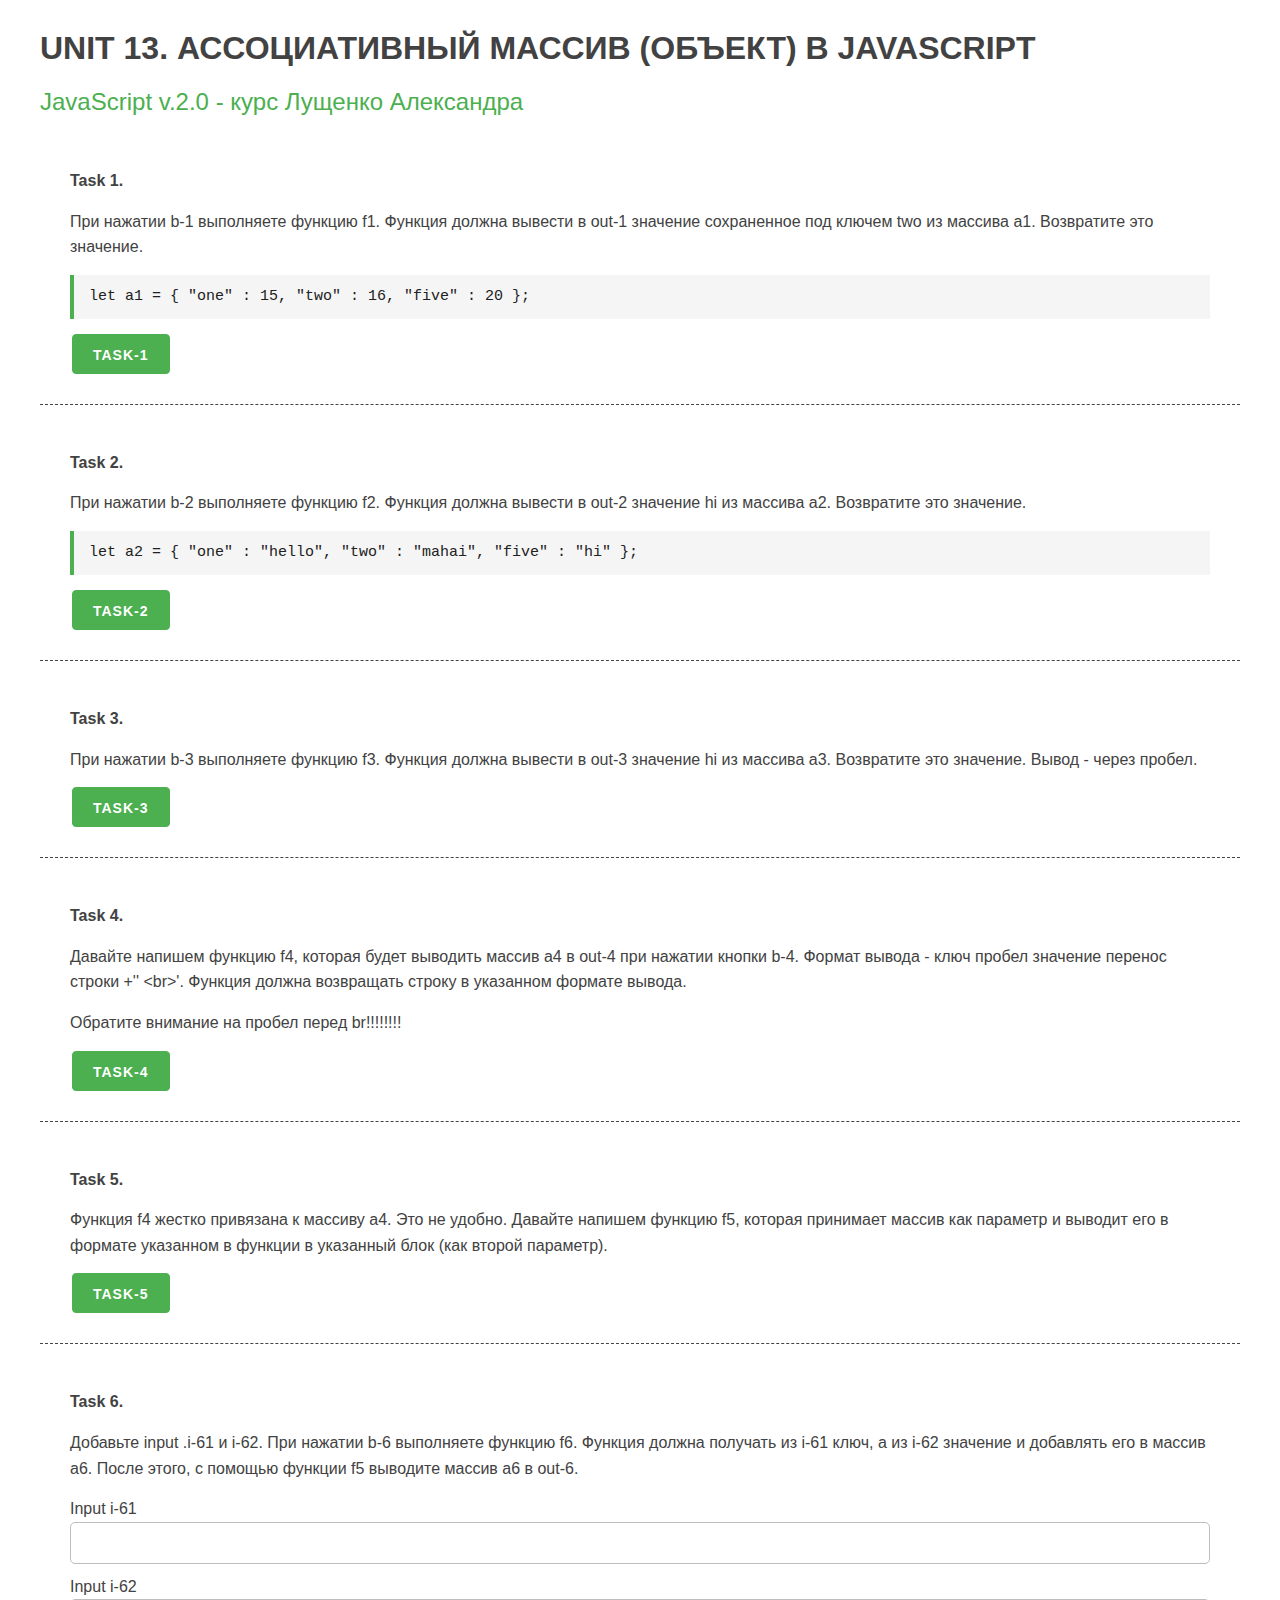
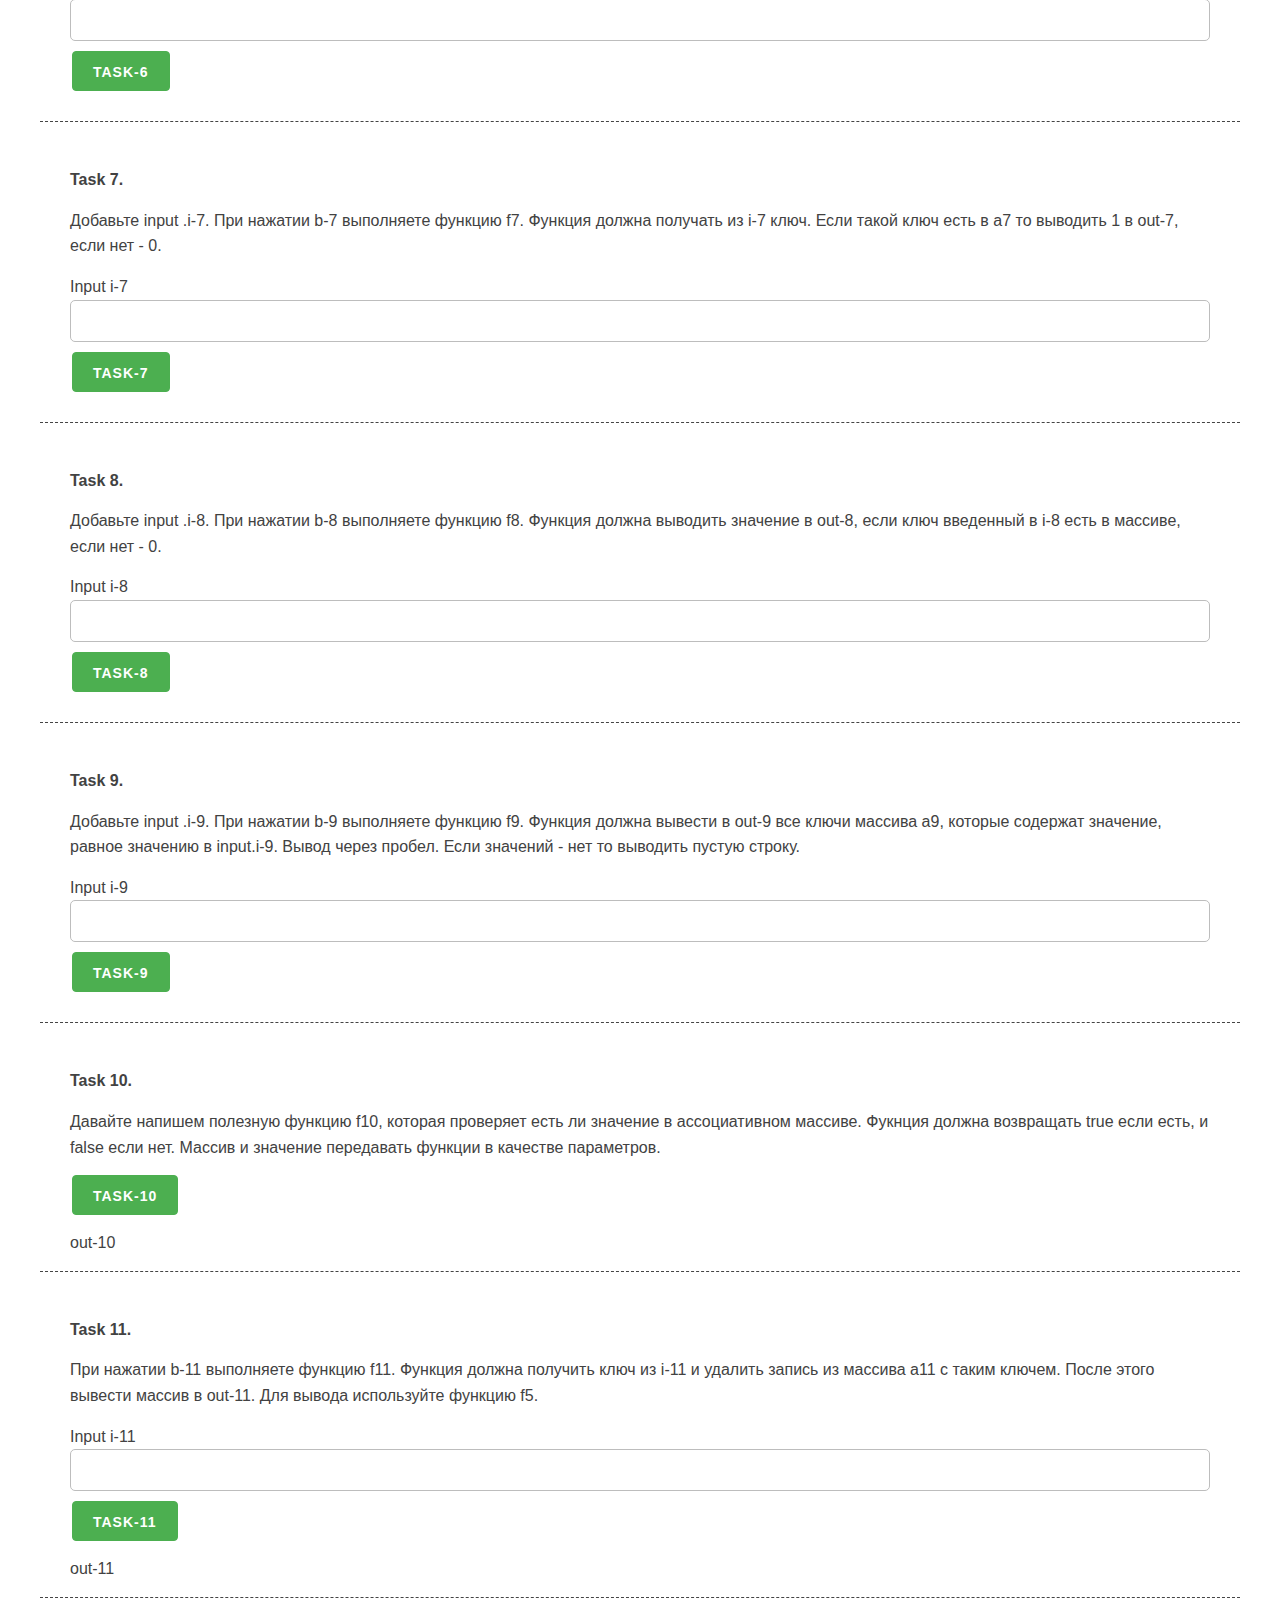
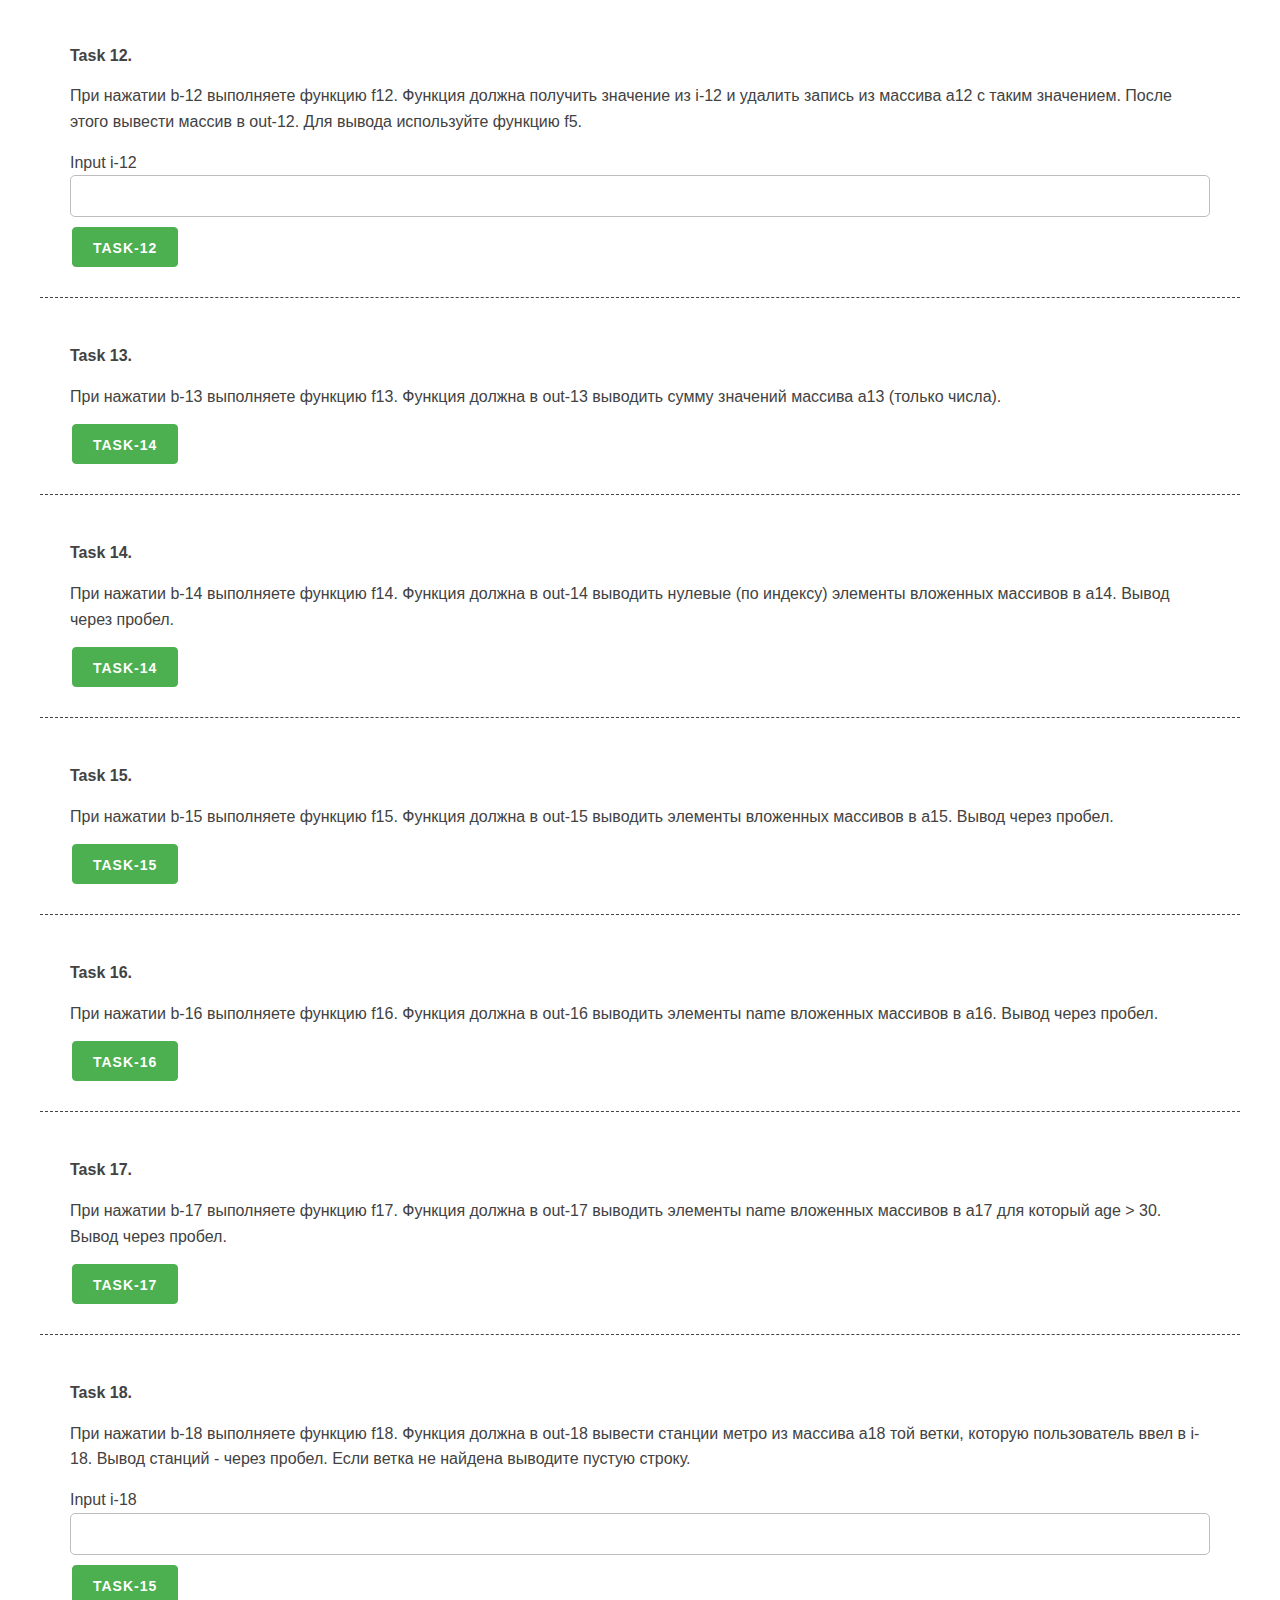
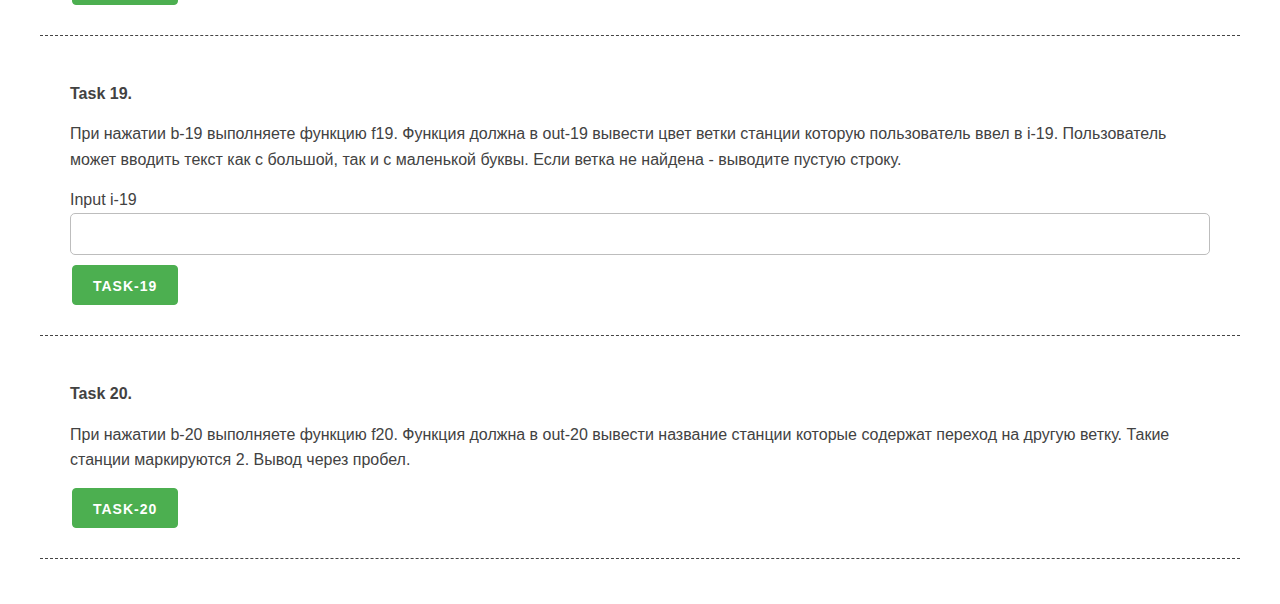
==== dz_13_blank/unit_13/unit_13.html @ b2fd7f69 "commit" ====
<!DOCTYPE html>
<html lang="en">

<head>
    <meta charset="UTF-8">
    <meta name="viewport" content="width=device-width, initial-scale=1.0">
    <meta http-equiv="X-UA-Compatible" content="ie=edge">
    <link rel="stylesheet" href="css/mustard-ui.min.css">
    <link rel="stylesheet" href="css/style.css">
    <title>Unit 13</title>
</head>

<body>
    <div class="container">
        <h1>UNIT 13. АССОЦИАТИВНЫЙ МАССИВ (ОБЪЕКТ) В JAVASCRIPT</h1>
        <h2><a href="https://itgid.info/course/javascript-2" target="_blank">JavaScript v.2.0 - курс Лущенко
                Александра</a></h2>

        <section>
            <p><b>Task 1.</b></p>
            <p>При нажатии b-1 выполняете функцию f1. Функция должна вывести в out-1 значение сохраненное под ключем two
                из массива a1. Возвратите это значение.</p>
            <pre>
let a1 = {
"one" : 15,
"two" : 16,
"five" : 20
};
</pre>
            <button class="button-primary b-1">Task-1</button>
            <div class="out-1"></div>
        </section>

        <section>
            <p><b>Task 2.</b></p>
            <p>При нажатии b-2 выполняете функцию f2. Функция должна вывести в out-2 значение hi из массива a2.
                Возвратите это значение.</p>
            <pre>
    let a2 = {
"one" : "hello",
"two" : "mahai",
"five" : "hi"
};
</pre>
            <button class="button-primary b-2">Task-2</button>
            <div class="out-2"></div>
        </section>

        <section>
            <p><b>Task 3.</b></p>
            <p>При нажатии b-3 выполняете функцию f3. Функция должна вывести в out-3 значение hi из массива a3.
                Возвратите это значение. Вывод - через пробел.</p>
            <button class="button-primary b-3">Task-3</button>
            <div class="out-3"></div>
        </section>

        <section>
            <p><b>Task 4.</b></p>
            <p>Давайте напишем функцию f4, которая будет выводить массив a4 в out-4 при нажатии кнопки b-4. Формат
                вывода - ключ пробел значение перенос строки +'&#x27; &#x3C;br&#x3E;'. Функция должна возвращать строку
                в указанном формате вывода.</p>
            <p> Обратите внимание на пробел перед br!!!!!!!!</p>
            <button class="button-primary b-4">Task-4</button>
            <div class="out-4"></div>
        </section>

        <section>
            <p><b>Task 5.</b></p>
            <p>Функция f4 жестко привязана к массиву a4. Это не удобно. Давайте напишем функцию f5, которая принимает
                массив как параметр и выводит его в формате указанном в функции в указанный блок (как второй параметр).
            </p>
            <button class="button-primary b-5">Task-5</button>
            <div class="out-5"></div>
        </section>

        <section>
            <p><b>Task 6.</b></p>
            <p> Добавьте input .i-61 и i-62. При нажатии b-6 выполняете функцию f6. Функция должна получать из i-61
                ключ, а из i-62 значение и добавлять его в массив a6. После этого, с помощью функции f5 выводите массив
                a6 в out-6.</p>
            <div class="form-control">Input i-61 <input type="text" class="i-61"></div>
            <div class="form-control">Input i-62 <input type="text" class="i-62"></div>
            <button class="button-primary b-6">Task-6</button>
            <div class="out-6"></div>
        </section>

        <section>
            <p><b>Task 7.</b></p>
            <p> Добавьте input .i-7. При нажатии b-7 выполняете функцию f7. Функция должна получать из i-7 ключ. Если
                такой ключ есть в a7 то выводить 1 в out-7, если нет - 0.</p>
            <div class="form-control">Input i-7 <input type="text" class="i-7"></div>
            <button class="button-primary b-7">Task-7</button>
            <div class="out-7"></div>
        </section>

        <section>
            <p><b>Task 8.</b></p>
            <p>Добавьте input .i-8. При нажатии b-8 выполняете функцию f8. Функция должна выводить значение в out-8,
                если ключ введенный в i-8 есть в массиве, если нет - 0.</p>
            <div class="form-control">Input i-8 <input type="text" class="i-8"></div>
            <button class="button-primary b-8">Task-8</button>
            <div class="out-8"></div>
        </section>

        <section>
            <p><b>Task 9.</b></p>
            <p>Добавьте input .i-9. При нажатии b-9 выполняете функцию f9. Функция должна вывести в out-9 все ключи
                массива a9, которые содержат значение, равное значению в input.i-9. Вывод через пробел. Если значений -
                нет то выводить пустую строку. </p>
            <div class="form-control">Input i-9 <input type="text" class="i-9"></div>
            <button class="button-primary b-9">Task-9</button>
            <div class="out-9"></div>
        </section>

        <section>
            <p><b>Task 10.</b></p>
            <p>Давайте напишем полезную функцию f10, которая проверяет есть ли значение в ассоциативном массиве. Фукнция
                должна возвращать true если есть, и false если нет. Массив и значение передавать функции в качестве
                параметров.</p>
            <button class="button-primary b-10">Task-10</button>
            <div class="out-10">out-10</div>
        </section>

        <section>
            <p><b>Task 11.</b></p>
            <p>При нажатии b-11 выполняете функцию f11. Функция должна получить ключ из i-11 и удалить запись из массива
                a11 с таким ключем. После этого вывести массив в out-11. Для вывода используйте функцию f5.</p>
            <div class="form-control">Input i-11 <input type="text" class="i-11"></div>
            <button class="button-primary b-11">Task-11</button>
            <div class="out-11">out-11</div>
        </section>

        <section>
            <p><b>Task 12.</b></p>
            <p> При нажатии b-12 выполняете функцию f12. Функция должна получить значение из i-12 и удалить запись из
                массива a12 с таким значением. После этого вывести массив в out-12. Для вывода используйте функцию f5.
            </p>
            <div class="form-control">Input i-12 <input type="text" class="i-12"></div>

            <button class="button-primary b-12">Task-12</button>
            <div class="out-12"></div>
        </section>

        <section>
            <p><b>Task 13.</b></p>
            <p> При нажатии b-13 выполняете функцию f13. Функция должна в out-13 выводить сумму значений массива a13
                (только числа).</p>
            <button class="button-primary b-13">Task-14</button>
            <div class="out-13"></div>
        </section>

        <section>
            <p><b>Task 14.</b></p>
            <p>При нажатии b-14 выполняете функцию f14. Функция должна в out-14 выводить нулевые (по индексу) элементы
                вложенных массивов в a14. Вывод через пробел.</p>
            <button class="button-primary b-14">Task-14</button>
            <div class="out-14"></div>
        </section>

        <section>
            <p><b>Task 15.</b></p>
            <p>При нажатии b-15 выполняете функцию f15. Функция должна в out-15 выводить элементы вложенных массивов в
                a15. Вывод через пробел.</p>
            <button class="button-primary b-15">Task-15</button>
            <div class="out-15"></div>
        </section>

        <section>
            <p><b>Task 16.</b></p>
            <p>При нажатии b-16 выполняете функцию f16. Функция должна в out-16 выводить элементы name вложенных
                массивов в a16. Вывод через пробел.</p>
            <button class="button-primary b-16">Task-16</button>
            <div class="out-16"></div>
        </section>

        <section>
            <p><b>Task 17.</b></p>
            <p> При нажатии b-17 выполняете функцию f17. Функция должна в out-17 выводить элементы name вложенных
                массивов в a17 для который age > 30. Вывод через пробел.</p>
            <button class="button-primary b-17">Task-17</button>
            <div class="out-17"></div>
        </section>

        <section>
            <p><b>Task 18.</b></p>
            <p>При нажатии b-18 выполняете функцию f18. Функция должна в out-18 вывести станции метро из массива a18 той
                ветки, которую пользователь ввел в i-18. Вывод станций - через пробел. Если ветка не найдена выводите
                пустую строку.</p>
            <div class="form-control">Input i-18 <input type="text" class="i-18"></div>
            <button class="button-primary b-18">Task-15</button>
            <div class="out-18"></div>
        </section>

        <section>
            <p><b>Task 19.</b></p>
            <p> При нажатии b-19 выполняете функцию f19. Функция должна в out-19 вывести цвет ветки станции которую
                пользователь ввел в i-19. Пользователь может вводить текст как с большой, так и с маленькой буквы. Если
                ветка не найдена - выводите пустую строку.</p>
            <div class="form-control">Input i-19 <input type="text" class="i-19"></div>
            <button class="button-primary b-19">Task-19</button>
            <div class="out-19"></div>
        </section>

        <section>
            <p><b>Task 20.</b></p>
            <p>При нажатии b-20 выполняете функцию f20. Функция должна в out-20 вывести название станции которые
                содержат переход на другую ветку. Такие станции маркируются 2. Вывод через пробел.</p>
            <button class="button-primary b-20">Task-20</button>
            <div class="out-20"></div>
        </section>

    </div>

    <script src="unit_13.js"></script>
</body>

</html>
---- dz_13_blank/unit_13/css/mustard-ui.min.css ----
/*!
Mustard UI v0.0.5
MIT License
https://mustard-ui.com
*/*{margin:0;padding:0}html{box-sizing:border-box}*,*::after,*::before{box-sizing:inherit}body{display:flex;flex-direction:column;min-height:100vh;background-color:#fff}main{flex:1}.float-left{float:left}.float-right{float:right}.clear-fix::before,.clear-fix::after{content:"";display:table}.clear-fix::after{clear:both}.align-left{text-align:left}.align-center{text-align:center}.align-right{text-align:right}.container{max-width:1200px;margin-left:auto;margin-right:auto;padding:30px 0}.container-small{max-width:768px}.container-large{max-width:1440px}.display-flex{display:flex;justify-content:space-around}.display-none{display:none}.display-sm-up{display:none}@media (min-width: 425px){.display-sm-up{display:initial}}.display-md-up{display:none}@media (min-width: 768px){.display-md-up{display:initial}}.display-lg-up{display:none}@media (min-width: 1024px){.display-lg-up{display:initial}}.display-xlg-up{display:none}@media (min-width: 1440px){.display-xlg-up{display:initial}}.display-sm-down{display:none}@media (max-width: 424px){.display-sm-down{display:initial}}.display-md-down{display:none}@media (max-width: 767px){.display-md-down{display:initial}}.display-lg-down{display:none}@media (max-width: 1023px){.display-lg-down{display:initial}}.display-xlg-down{display:none}@media (max-width: 1439px){.display-xlg-down{display:initial}}.display-sm-to-md{display:none}@media (min-width: 425px) and (max-width: 767px){.display-sm-to-md{display:initial}}.display-sm-to-lg{display:none}@media (min-width: 425px) and (max-width: 1023px){.display-sm-to-lg{display:initial}}.display-sm-to-xlg{display:none}@media (min-width: 425px) and (max-width: 1439px){.display-sm-to-xlg{display:initial}}.display-md-to-lg{display:none}@media (min-width: 768px) and (max-width: 1023px){.display-md-to-lg{display:initial}}.display-md-to-xlg{display:none}@media (min-width: 768px) and (max-width: 1439px){.display-md-to-xlg{display:initial}}.display-lg-to-xlg{display:none}@media (min-width: 1024px) and (max-width: 1439px){.display-lg-to-xlg{display:initial}}.row{display:flex;flex-direction:row;flex-wrap:wrap;margin-top:15px;margin-bottom:15px}.row.row-reverse{flex-direction:row-reverse}.row .col{flex-grow:1;flex-basis:100%;max-width:100%;padding:5px 5px}.row .col.col-reverse{flex-direction:column-reverse}.row .col-xs-1{flex-basis:8.33333%;max-width:8.33333%}.row .col-xs-2{flex-basis:16.66667%;max-width:16.66667%}.row .col-xs-3{flex-basis:25%;max-width:25%}.row .col-xs-4{flex-basis:33.33333%;max-width:33.33333%}.row .col-xs-5{flex-basis:41.66667%;max-width:41.66667%}.row .col-xs-6{flex-basis:50%;max-width:50%}.row .col-xs-7{flex-basis:58.33333%;max-width:58.33333%}.row .col-xs-8{flex-basis:66.66667%;max-width:66.66667%}.row .col-xs-9{flex-basis:75%;max-width:75%}.row .col-xs-10{flex-basis:83.33333%;max-width:83.33333%}.row .col-xs-11{flex-basis:91.66667%;max-width:91.66667%}.row .col-xs-12{flex-basis:100%;max-width:100%}.row .col-xs-offset-1{margin-left:8.33333%}.row .col-xs-offset-2{margin-left:16.66667%}.row .col-xs-offset-3{margin-left:25%}.row .col-xs-offset-4{margin-left:33.33333%}.row .col-xs-offset-5{margin-left:41.66667%}.row .col-xs-offset-6{margin-left:50%}.row .col-xs-offset-7{margin-left:58.33333%}.row .col-xs-offset-8{margin-left:66.66667%}.row .col-xs-offset-9{margin-left:75%}.row .col-xs-offset-10{margin-left:83.33333%}.row .col-xs-offset-11{margin-left:91.66667%}.row .col-xs-offset-12{margin-left:100%}@media (min-width: 425px){.row .col-sm-1{flex-basis:8.33333%;max-width:8.33333%}.row .col-sm-2{flex-basis:16.66667%;max-width:16.66667%}.row .col-sm-3{flex-basis:25%;max-width:25%}.row .col-sm-4{flex-basis:33.33333%;max-width:33.33333%}.row .col-sm-5{flex-basis:41.66667%;max-width:41.66667%}.row .col-sm-6{flex-basis:50%;max-width:50%}.row .col-sm-7{flex-basis:58.33333%;max-width:58.33333%}.row .col-sm-8{flex-basis:66.66667%;max-width:66.66667%}.row .col-sm-9{flex-basis:75%;max-width:75%}.row .col-sm-10{flex-basis:83.33333%;max-width:83.33333%}.row .col-sm-11{flex-basis:91.66667%;max-width:91.66667%}.row .col-sm-12{flex-basis:100%;max-width:100%}.row .col-sm-offset-1{margin-left:8.33333%}.row .col-sm-offset-2{margin-left:16.66667%}.row .col-sm-offset-3{margin-left:25%}.row .col-sm-offset-4{margin-left:33.33333%}.row .col-sm-offset-5{margin-left:41.66667%}.row .col-sm-offset-6{margin-left:50%}.row .col-sm-offset-7{margin-left:58.33333%}.row .col-sm-offset-8{margin-left:66.66667%}.row .col-sm-offset-9{margin-left:75%}.row .col-sm-offset-10{margin-left:83.33333%}.row .col-sm-offset-11{margin-left:91.66667%}.row .col-sm-offset-12{margin-left:100%}}@media (min-width: 768px){.row .col-md-1{flex-basis:8.33333%;max-width:8.33333%}.row .col-md-2{flex-basis:16.66667%;max-width:16.66667%}.row .col-md-3{flex-basis:25%;max-width:25%}.row .col-md-4{flex-basis:33.33333%;max-width:33.33333%}.row .col-md-5{flex-basis:41.66667%;max-width:41.66667%}.row .col-md-6{flex-basis:50%;max-width:50%}.row .col-md-7{flex-basis:58.33333%;max-width:58.33333%}.row .col-md-8{flex-basis:66.66667%;max-width:66.66667%}.row .col-md-9{flex-basis:75%;max-width:75%}.row .col-md-10{flex-basis:83.33333%;max-width:83.33333%}.row .col-md-11{flex-basis:91.66667%;max-width:91.66667%}.row .col-md-12{flex-basis:100%;max-width:100%}.row .col-md-offset-1{margin-left:8.33333%}.row .col-md-offset-2{margin-left:16.66667%}.row .col-md-offset-3{margin-left:25%}.row .col-md-offset-4{margin-left:33.33333%}.row .col-md-offset-5{margin-left:41.66667%}.row .col-md-offset-6{margin-left:50%}.row .col-md-offset-7{margin-left:58.33333%}.row .col-md-offset-8{margin-left:66.66667%}.row .col-md-offset-9{margin-left:75%}.row .col-md-offset-10{margin-left:83.33333%}.row .col-md-offset-11{margin-left:91.66667%}.row .col-md-offset-12{margin-left:100%}}@media (min-width: 1024px){.row .col-lg-1{flex-basis:8.33333%;max-width:8.33333%}.row .col-lg-2{flex-basis:16.66667%;max-width:16.66667%}.row .col-lg-3{flex-basis:25%;max-width:25%}.row .col-lg-4{flex-basis:33.33333%;max-width:33.33333%}.row .col-lg-5{flex-basis:41.66667%;max-width:41.66667%}.row .col-lg-6{flex-basis:50%;max-width:50%}.row .col-lg-7{flex-basis:58.33333%;max-width:58.33333%}.row .col-lg-8{flex-basis:66.66667%;max-width:66.66667%}.row .col-lg-9{flex-basis:75%;max-width:75%}.row .col-lg-10{flex-basis:83.33333%;max-width:83.33333%}.row .col-lg-11{flex-basis:91.66667%;max-width:91.66667%}.row .col-lg-12{flex-basis:100%;max-width:100%}.row .col-lg-offset-1{margin-left:8.33333%}.row .col-lg-offset-2{margin-left:16.66667%}.row .col-lg-offset-3{margin-left:25%}.row .col-lg-offset-4{margin-left:33.33333%}.row .col-lg-offset-5{margin-left:41.66667%}.row .col-lg-offset-6{margin-left:50%}.row .col-lg-offset-7{margin-left:58.33333%}.row .col-lg-offset-8{margin-left:66.66667%}.row .col-lg-offset-9{margin-left:75%}.row .col-lg-offset-10{margin-left:83.33333%}.row .col-lg-offset-11{margin-left:91.66667%}.row .col-lg-offset-12{margin-left:100%}}@media (min-width: 1440px){.row .col-xlg-1{flex-basis:8.33333%;max-width:8.33333%}.row .col-xlg-2{flex-basis:16.66667%;max-width:16.66667%}.row .col-xlg-3{flex-basis:25%;max-width:25%}.row .col-xlg-4{flex-basis:33.33333%;max-width:33.33333%}.row .col-xlg-5{flex-basis:41.66667%;max-width:41.66667%}.row .col-xlg-6{flex-basis:50%;max-width:50%}.row .col-xlg-7{flex-basis:58.33333%;max-width:58.33333%}.row .col-xlg-8{flex-basis:66.66667%;max-width:66.66667%}.row .col-xlg-9{flex-basis:75%;max-width:75%}.row .col-xlg-10{flex-basis:83.33333%;max-width:83.33333%}.row .col-xlg-11{flex-basis:91.66667%;max-width:91.66667%}.row .col-xlg-12{flex-basis:100%;max-width:100%}.row .col-xlg-offset-1{margin-left:8.33333%}.row .col-xlg-offset-2{margin-left:16.66667%}.row .col-xlg-offset-3{margin-left:25%}.row .col-xlg-offset-4{margin-left:33.33333%}.row .col-xlg-offset-5{margin-left:41.66667%}.row .col-xlg-offset-6{margin-left:50%}.row .col-xlg-offset-7{margin-left:58.33333%}.row .col-xlg-offset-8{margin-left:66.66667%}.row .col-xlg-offset-9{margin-left:75%}.row .col-xlg-offset-10{margin-left:83.33333%}.row .col-xlg-offset-11{margin-left:91.66667%}.row .col-xlg-offset-12{margin-left:100%}}.section,section{padding:30px}.section :last-child,section :last-child{margin-bottom:0}.section-primary{background:#ffca28}.section-secondary{background:#f5f5f5}.section-tertiary{background:#fff}blockquote{display:block;margin:15px 15px 30px;padding:15px;font-size:18px;font-weight:400;border-left:4px solid #4caf50;background:#fff}blockquote :last-child{margin-bottom:0}.button,button,input[type='button'],input[type='reset'],input[type='submit']{display:inline-block;height:40px;margin:0 2px 15px;padding:0 20px;width:auto;background:none;overflow:visible;-webkit-appearance:none;-moz-appearance:none;appearance:none;transition:all .1s ease-out;font-size:14px;font-weight:600;color:inherit;line-height:40px;letter-spacing:1px;text-decoration:none;text-transform:uppercase;white-space:nowrap;border-radius:4px;border-style:solid;border-width:1px}.button:focus,button:focus,input[type='button']:focus,input[type='reset']:focus,input[type='submit']:focus{outline:none}.button:focus,.button:hover,button:focus,button:hover,input[type='button']:focus,input[type='button']:hover,input[type='reset']:focus,input[type='reset']:hover,input[type='submit']:focus,input[type='submit']:hover{opacity:0.85;cursor:pointer;transform:scale(1.025)}.button:active,button:active,input[type='button']:active,input[type='reset']:active,input[type='submit']:active{opacity:1;transform:scale(1)}.button:disabled,button:disabled,input[type='button']:disabled,input[type='reset']:disabled,input[type='submit']:disabled{opacity:0.5}.button:disabled:hover,button:disabled:hover,input[type='button']:disabled:hover,input[type='reset']:disabled:hover,input[type='submit']:disabled:hover{cursor:not-allowed}.button-primary{background-color:#4caf50;color:#fff;border-color:#4caf50}.button-primary-outlined{background-color:#fff;color:#4caf50;border-color:#4caf50}.button-primary-text{color:#4caf50;border-color:transparent}.button-success{background-color:#4caf50;color:#fff;border-color:#4caf50}.button-success-outlined{background-color:#fff;color:#4caf50;border-color:#4caf50}.button-success-text{color:#4caf50;border-color:transparent}.button-info{background-color:#9e9e9e;color:#fff;border-color:#9e9e9e}.button-info-outlined{background-color:#fff;color:#9e9e9e;border-color:#9e9e9e}.button-info-text{color:#9e9e9e;border-color:transparent}.button-warning{background-color:#ffb300;color:#fff;border-color:#ffb300}.button-warning-outlined{background-color:#fff;color:#ffb300;border-color:#ffb300}.button-warning-text{color:#ffb300;border-color:transparent}.button-danger{background-color:#f44336;color:#fff;border-color:#f44336}.button-danger-outlined{background-color:#fff;color:#f44336;border-color:#f44336}.button-danger-text{color:#f44336;border-color:transparent}.button-round{border-radius:24px}.button-large{height:48px;line-height:48px;padding:0 30px;font-size:16px}.button-small{height:30px;line-height:30px;padding:0 15px;font-size:12px}pre{display:block;margin:15px 0;padding:10px 15px;border-left:4px solid #4caf50;background:#f5f5f5;font-family:Consolas, Monaco, 'Andale Mono', 'Ubuntu Mono', monospace;font-size:15px;color:#212121;white-space:normal;overflow-x:auto}code{background:#f5f5f5;color:#212121;font-family:Monaco, 'Courier New', Courier, monospace;white-space:pre}.form-control{position:relative;margin-bottom:10px}.form-control-group{display:flex;justify-content:flex-start}.form-control-group .form-control{flex:1;padding-right:15px}.form-control-group .form-control:last-of-type{padding-right:0}.form-control-group .form-control.grow-1x{flex-grow:1}.form-control-group .form-control.grow-2x{flex-grow:2}.form-control-group .form-control.grow-3x{flex-grow:3}.validation-error{margin-top:2px;font-size:12px;color:#f44336}label{font-size:14px;font-weight:400}input[type="text"],input[type="password"],select{-webkit-appearance:none;-moz-appearance:none;appearance:none;display:block;width:100%;padding:10px;line-height:20px;font-size:16px;font-weight:inherit;background:#fff;border-radius:5px;border:1px solid #bdbdbd}input[type="text"]::-webkit-input-placeholder,input[type="password"]::-webkit-input-placeholder,select::-webkit-input-placeholder{color:#9e9e9e}input[type="text"]:-ms-input-placeholder,input[type="password"]:-ms-input-placeholder,select:-ms-input-placeholder{color:#9e9e9e}input[type="text"]::-ms-input-placeholder,input[type="password"]::-ms-input-placeholder,select::-ms-input-placeholder{color:#9e9e9e}input[type="text"]::placeholder,input[type="password"]::placeholder,select::placeholder{color:#9e9e9e}input[type="text"]:focus,input[type="password"]:focus,select:focus{outline:none;border-color:#4caf50}input[type="text"].invalid,input[type="password"].invalid,select.invalid{border-color:#f44336}fieldset{margin:15px 0;padding:15px;font-size:14px;border:1px solid #bdbdbd;border-radius:5px}fieldset legend{padding:0 5px}input[type="checkbox"],input[type="radio"]{margin-right:10px}select{background:#fff url('data:image/svg+xml;utf8,<svg xmlns="http://www.w3.org/2000/svg" height="14" viewBox="0 0 29 14" width="29"><path fill="#bdbdbd" d="M9.37727 3.625l5.08154 6.93523L19.54036 3.625"/></svg>') center right no-repeat;padding-right:30px}select:hover{cursor:pointer}select:disabled{opacity:0.5}select:focus{background:#fff url('data:image/svg+xml;utf8,<svg xmlns="http://www.w3.org/2000/svg" height="14" viewBox="0 0 29 14" width="29"><path fill="#4caf50" d="M9.37727 3.625l5.08154 6.93523L19.54036 3.625"/></svg>') center right no-repeat}textarea{-webkit-appearance:none;-moz-appearance:none;appearance:none;display:block;width:100%;padding:10px 15px;min-height:100px;font-size:16px;font-weight:300;line-height:1.4;color:#000;background-color:#fff;border:1px solid #bdbdbd;border-radius:5px}textarea::-webkit-input-placeholder{color:#9e9e9e}textarea:-ms-input-placeholder{color:#9e9e9e}textarea::-ms-input-placeholder{color:#9e9e9e}textarea::placeholder{color:#9e9e9e}textarea:focus{border-color:#4caf50;outline:none}textarea.invalid{border-color:#ef9a9a}a{text-decoration:none;color:#4caf50;font-weight:400;transition:opacity .1s ease-out}a:focus,a:hover{opacity:0.75}a:active{opacity:1}ul,ol,dl{list-style:none;margin-bottom:15px}ul{list-style:circle inside}ol{list-style:decimal inside}table{margin:15px 0;width:100%;border-spacing:0;border-collapse:collapse}table tr{border-bottom:1px solid #eee;text-align:left}table thead th{padding:15px;font-weight:300;color:#9e9e9e}table tbody td{padding:15px;font-weight:300}body{font-family:"Open Sans",sans-serif;font-size:16px;line-height:1.6;font-weight:300;color:#424242}h1,h2,h3,h4,h5,h6{font-family:"Open Sans",sans-serif;font-weight:300;color:#424242;margin:0 0 10px;font-weight:600}.h1,h1{font-size:48px;line-height:60px}.h2,h2{font-size:40px;line-height:52px}.h3,h3{font-size:32px;line-height:44px}.h4,h4{font-size:28px;line-height:40px}.h5,h5{font-size:24px;line-height:36px}.h6,h6{font-size:20px;line-height:32px}p{margin-bottom:15px}p.magnify{font-size:17.6px;line-height:1.8}strong,b{font-weight:600}.alert{margin:15px 0;padding:15px;border-radius:5px}.alert-danger{background:#ffebee}.alert-info{background:#e3f2fd}.alert-warning{background:#fff8e1}.alert-success{background:#e8f5e9}.breadcrumbs{display:flex;list-style:none;font-size:14px}.breadcrumbs li{display:block}.breadcrumbs li::after{display:inline-block;content:"/";padding:0 5px;color:#9e9e9e}.breadcrumbs li:last-of-type::after{display:none}.card{margin:15px;padding:30px;background:#fff;overflow:hidden;border-radius:5px;box-shadow:0 4px 12px rgba(224,224,224,0.5)}.card-title{font-size:24px;margin-bottom:5px}.card-actions{display:flex;align-items:center;margin-top:30px;list-style:none;justify-content:space-around}.card-actions>*{margin-bottom:0}.footer,footer{padding:30px;width:100%;background:#757575}.footer .copyright,footer .copyright{margin:0;padding-top:30px;font-size:14px;color:#fff;border-top:1px solid #9e9e9e}.footer .copyright a,footer .copyright a{color:#bdbdbd}.footer-text p{color:#fff}.footer-links-category{color:#fff;font-size:14px;font-weight:600;text-transform:uppercase;letter-spacing:1px}.footer-links{list-style:none}.footer-links li{margin-top:5px}.footer-links a{color:#bdbdbd}header,.header{position:relative;display:flex;flex-direction:column;justify-content:center;align-items:center;padding:0 15px;height:100vh;background:#ffc107}header .title,.header .title{font-size:50px;line-height:50px;font-weight:400;color:#424242;text-align:center}@media (min-width: 768px){header .title,.header .title{font-size:60px;line-height:60px}}header .subtitle,.header .subtitle{font-size:18px;line-height:26px;font-weight:300;color:#424242;text-align:center}@media (min-width: 768px){header .subtitle,.header .subtitle{font-size:25.2px;line-height:25.2px}}header .disclaimer,.header .disclaimer{font-size:12px;color:#424242;text-align:center}header .scroll-down,.header .scroll-down{opacity:1;transition:all .5s ease-in 3s}header .scroll-down,.header .scroll-down{display:flex;align-items:center;justify-content:center;position:absolute;bottom:45px;left:50%;margin-left:-16px;width:32px;height:32px;border:2px solid #424242;border-radius:50%;animation:bounce 2s infinite 2s;transition:all .2s ease-in}header .scroll-down::before,.header .scroll-down::before{display:block;position:relative;bottom:2px;content:'';transform:rotate(-45deg);width:12px;height:12px;border:2px solid #424242;border-width:0px 0 2px 2px}@keyframes bounce{0%,100%,20%,50%,80%{transform:translateY(0)}40%{transform:translateY(-10px)}60%{transform:translateY(-5px)}}.menu{display:inline-block;list-style:none;background:#fff;border-radius:5px;box-shadow:0 4px 12px rgba(158,158,158,0.5)}.menu li a{display:block;padding:10px 30px;border-bottom:1px solid #eee}.menu li a:focus,.menu li a:hover{background:#fafafa}.modal-mask{position:fixed;top:0;right:0;bottom:0;left:0;background:rgba(97,97,97,0.5);z-index:10}.modal{display:flex;flex-direction:column;justify-content:space-between;position:fixed;top:50%;left:50%;max-width:540px;transform:translate(-50%, -50%);background:#fff;border-radius:5px;overflow:hidden;box-shadow:0 4px 12px rgba(117,117,117,0.5)}.modal-head{padding:10px 15px}.modal-head .modal-title{font-size:24px}.modal-body{flex:1;padding:30px 15px;background:#eee}.modal-footer{padding:15px}.modal-footer>*{margin-bottom:0}nav,.nav{padding:0 15px;height:60px;width:100%;background:#ffc107}nav a,.nav a{display:block;color:#424242}.nav-container{display:flex;align-items:center;justify-content:space-between;height:100%;max-width:1200px;margin:0 auto;padding:0 30px}.nav-logo{display:flex;align-items:center;font-size:32px;line-height:32px}.nav-links{display:none;list-style:none;margin:0;height:100%}@media (min-width: 768px){.nav-links{display:flex}}.nav-links li,.nav-links a{height:100%}.nav-links a{display:flex;align-items:center;padding:0 30px}.nav-links a:active{color:#4caf50}.nav-links a.active{border-bottom:4px solid #4caf50}.mobile-menu-toggle{display:block;position:relative;height:20px;width:26px}@media (min-width: 768px){.mobile-menu-toggle{display:none}}.mobile-menu-toggle:focus,.mobile-menu-toggle:hover{cursor:pointer}.mobile-menu-toggle::before{position:absolute;top:0;left:0;width:26px;height:4px;content:'';background:#424242;border-radius:4px;box-shadow:0 8px 0 0 #424242,0 16px 0 0 #424242}.pagination{display:flex;list-style:none;margin:15px 0}.pagination li{margin:0 5px}.pagination li a{display:block;padding:5px 10px;border-radius:5px;background:#fff;border:1px solid #e0e0e0}.pagination li a.active,.pagination li a:focus,.pagination li a:hover{opacity:1;border-color:#4caf50}.pagination li a.active{background:#4caf50;color:#fff}.pagination li a:active{transform:scale(0.95)}.panel{background:#fff;border-radius:5px;overflow:hidden;margin:30px 0;box-shadow:0 4px 12px rgba(224,224,224,0.5)}.panel-head{display:flex;align-items:center;justify-content:space-between;margin-bottom:10px;padding:10px 15px;background:#fafafa}.panel-head .panel-title{font-size:28px}.panel-body{padding:30px 15px}.panel-footer{padding:15px;background:#fafafa}.panel-footer>*{margin-bottom:0}.pricing-table .package{display:flex;flex-direction:column;justify-content:space-between;flex-wrap:wrap;margin:15px;padding:30px;border:1px solid #e0e0e0;border-radius:5px;text-align:center;background:#fff}.pricing-table .package.featured{border-color:#4caf50;border-width:2px}.pricing-table .package.featured .package-name{color:#4caf50}.pricing-table .package hr{border:0;border-bottom:1px solid #e0e0e0;height:1px}.pricing-table .package .package-name{font-weight:700;text-transform:uppercase}.pricing-table .package .price{margin:15px 0 0 0;font-size:36px;line-height:1.2}.pricing-table .package .price-disclaimer{font-size:12px}.pricing-table .package .features{flex:1;padding:15px;list-style:none}.pricing-table .package .features li{margin-bottom:5px}.progress-bar{position:relative;margin:15px 0;height:20px;background:#eee;border-radius:5px;overflow:hidden}.progress-bar>span{display:block;position:absolute;height:100%;border-radius:4px;overflow:hidden}.progress-bar>span.progress-bar-green{background:#66bb6a}.progress-bar>span.progress-bar-blue{background:#42a5f5}.progress-bar>span.progress-bar-red{background:#ef5350}.progress-bar.striped>span:after{content:"";position:absolute;top:0;left:0;bottom:0;right:0;background-image:linear-gradient(-45deg, rgba(255,255,255,0.2) 25%, transparent 25%, transparent 50%, rgba(255,255,255,0.2) 50%, rgba(255,255,255,0.2) 75%, transparent 75%, transparent);background-size:50px 50px;overflow:hidden}.progress-bar.animated>span:after{animation:move 2s linear infinite}@keyframes move{0%{background-position:0 0}100%{background-position:50px 50px}}.sidebar{padding:15px}.sidebar-left{border-right:1px solid #e0e0e0}.sidebar-right{border-left:1px solid #e0e0e0}.sidebar-category{padding:10px;font-size:18px;color:#757575;border-bottom:1px solid #e0e0e0;background:url('data:image/svg+xml;utf8,<svg xmlns="http://www.w3.org/2000/svg" height="14" viewBox="0 0 29 14" width="29"><path d="M9.4 3.6l5.1 6.9L19.5 3.6" fill="#bdbdbd"/></svg>') center right no-repeat}.sidebar-category:focus,.sidebar-category:hover{cursor:pointer;opacity:0.75}.sidebar-links{list-style:none;padding-left:10px}.sidebar-links a{display:block;padding:5px 10px}.sidebar-links a.active{font-weight:700}.stepper{margin:30px 15px}.stepper .step{position:relative;padding:0 30px;margin-bottom:30px;border-left:1px solid #bdbdbd}.stepper .step:last-of-type{border:none}.stepper .step .step-number{display:flex;flex-direction:column;align-items:center;justify-content:center;position:absolute;top:0;left:-18px;height:36px;width:36px;z-index:1;font-weight:600;color:#fff;background:#8bc34a;border-radius:50%;box-shadow:0 2px 4px #e0e0e0}.stepper .step .step-title{margin:0;font-weight:600;font-size:20px;line-height:36px}.tabs{list-style:none;display:flex;margin:15px 0 30px}.tabs .tab{padding:8px 45px;border-bottom:1px solid #e0e0e0;color:#bdbdbd}.tabs .tab.active{border-top:2px solid #4caf50;border-left:1px solid #e0e0e0;border-right:1px solid #e0e0e0;border-bottom:none;color:#757575}.tabs .tab:focus,.tabs .tab:hover{opacity:1;color:#424242}.tags{display:flex;flex-wrap:wrap;list-style:none}.tags .tag{margin-right:5px;padding:5px 15px;font-size:14px;font-weight:400;border-radius:4px;color:#fff;background:#9e9e9e;box-shadow:0 2px 4px #eee}.tags .tag a{display:block;color:#fff}.tags .tag-rounded{border-radius:16px}.tags .tag-blue{background:#2196f3}.tags .tag-red{background:#f44336}.tags .tag-green{background:#4caf50}.tags .tag-orange{background:#ff9800}.tooltip{display:inline-block;position:relative;border-bottom:1px dashed #bdbdbd}.tooltip:focus,.tooltip:hover{cursor:pointer}.tooltip:focus .tooltip-text,.tooltip:hover .tooltip-text{display:block}.tooltip-text{display:none;position:absolute;bottom:125%;left:50%;transform:translateX(-50%);min-width:300px;padding:10px 15px;color:#fff;text-align:center;background:#424242;border-radius:5px;box-shadow:0 2px 4px #9e9e9e}.tooltip-text::after{position:absolute;content:'';top:100%;left:50%;transform:translateX(-50%);border-width:8px;border-style:solid;border-color:#424242 transparent transparent}

/*# sourceMappingURL=mustard-ui.min.css.map */
---- dz_13_blank/unit_13/css/style.css ----
.container  {
    width: 100%;
}

h1 {
    font-size: 32px;
    line-height: 36px;
}

h2  {
    font-size: 24px;
}

section {
    margin-bottom: 15px;
    padding-bottom: 15px;
    border-bottom: 1px dashed #444;
}

.block {
    width: 75px;
    height: 75px;
    margin: 25px;
    border: 2px solid #333;
}

.active {
    background: orange;
}

.hide {
    display: none;
}

.img-12-min {
    width: 64px;
}

.img-12-max {
    width: 128px;    border: 3px solid #fff;

}

.active-img {
    border: 3px solid black;
}
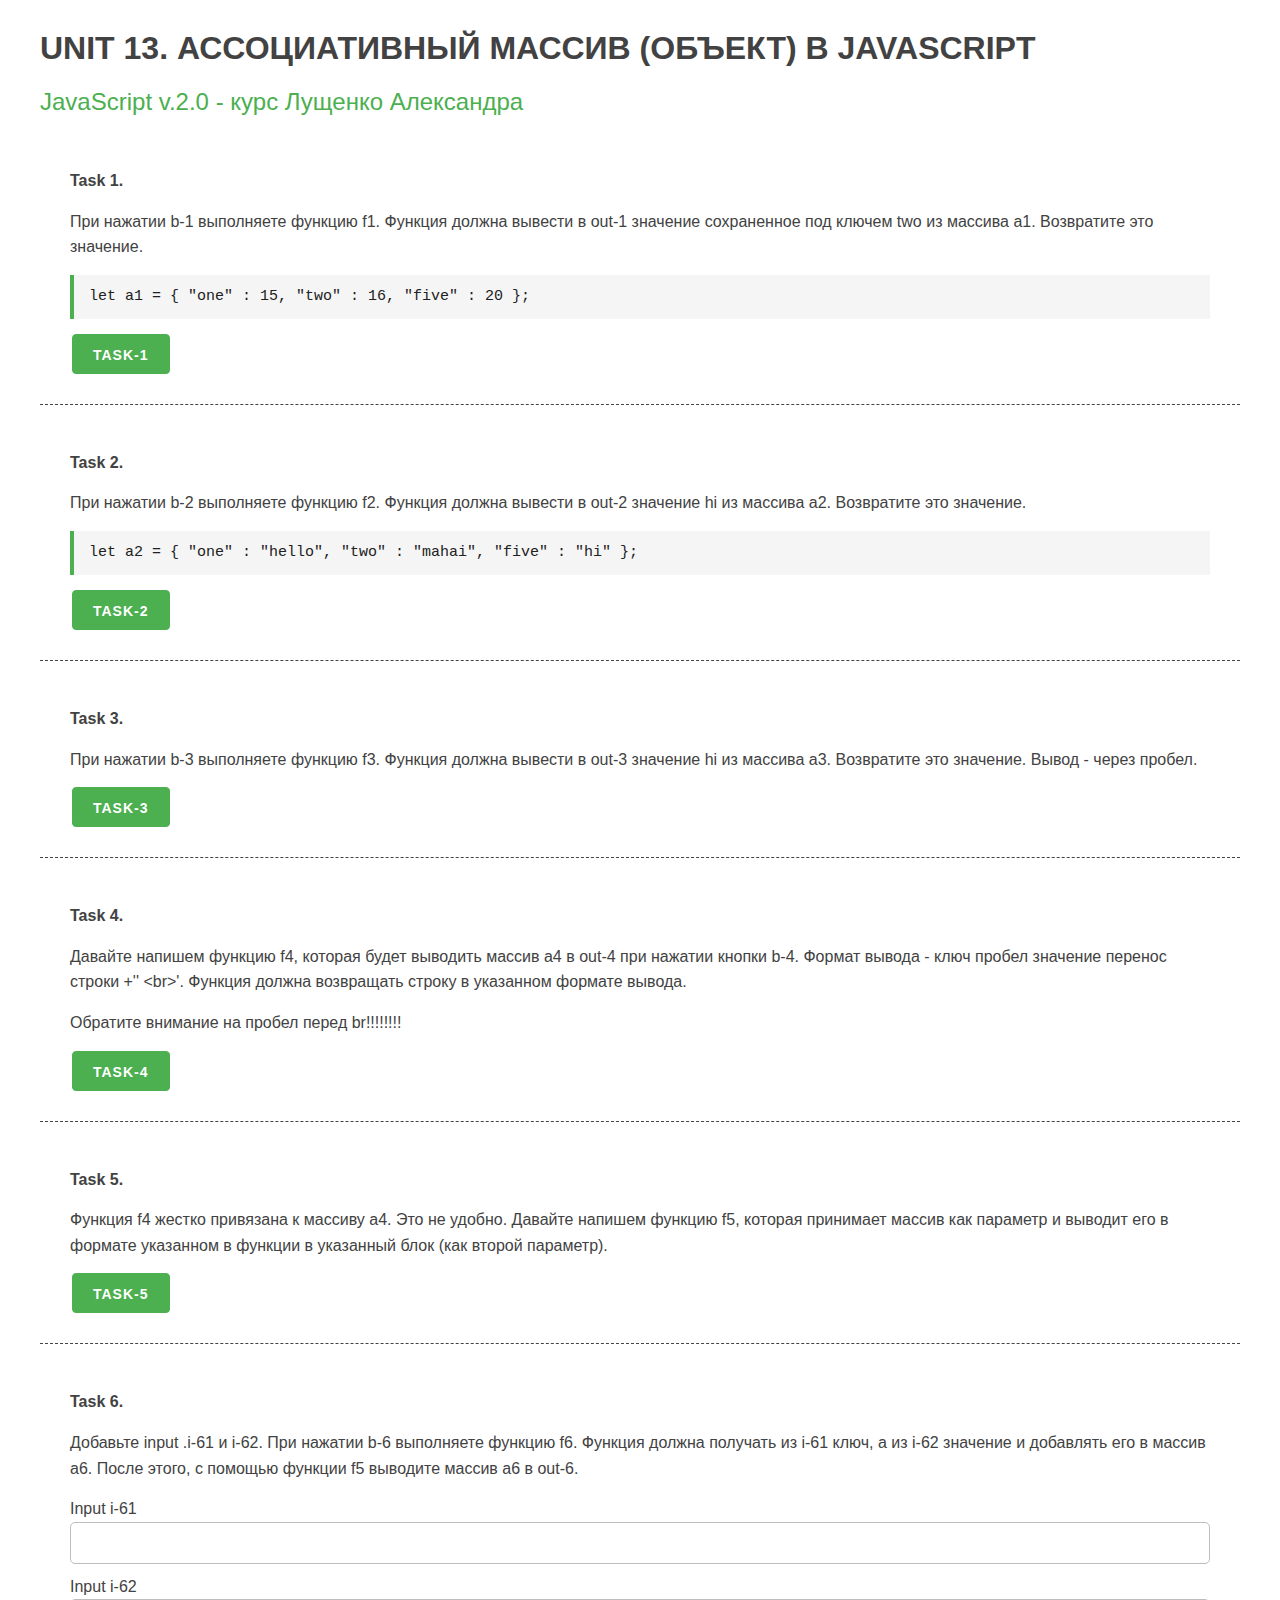
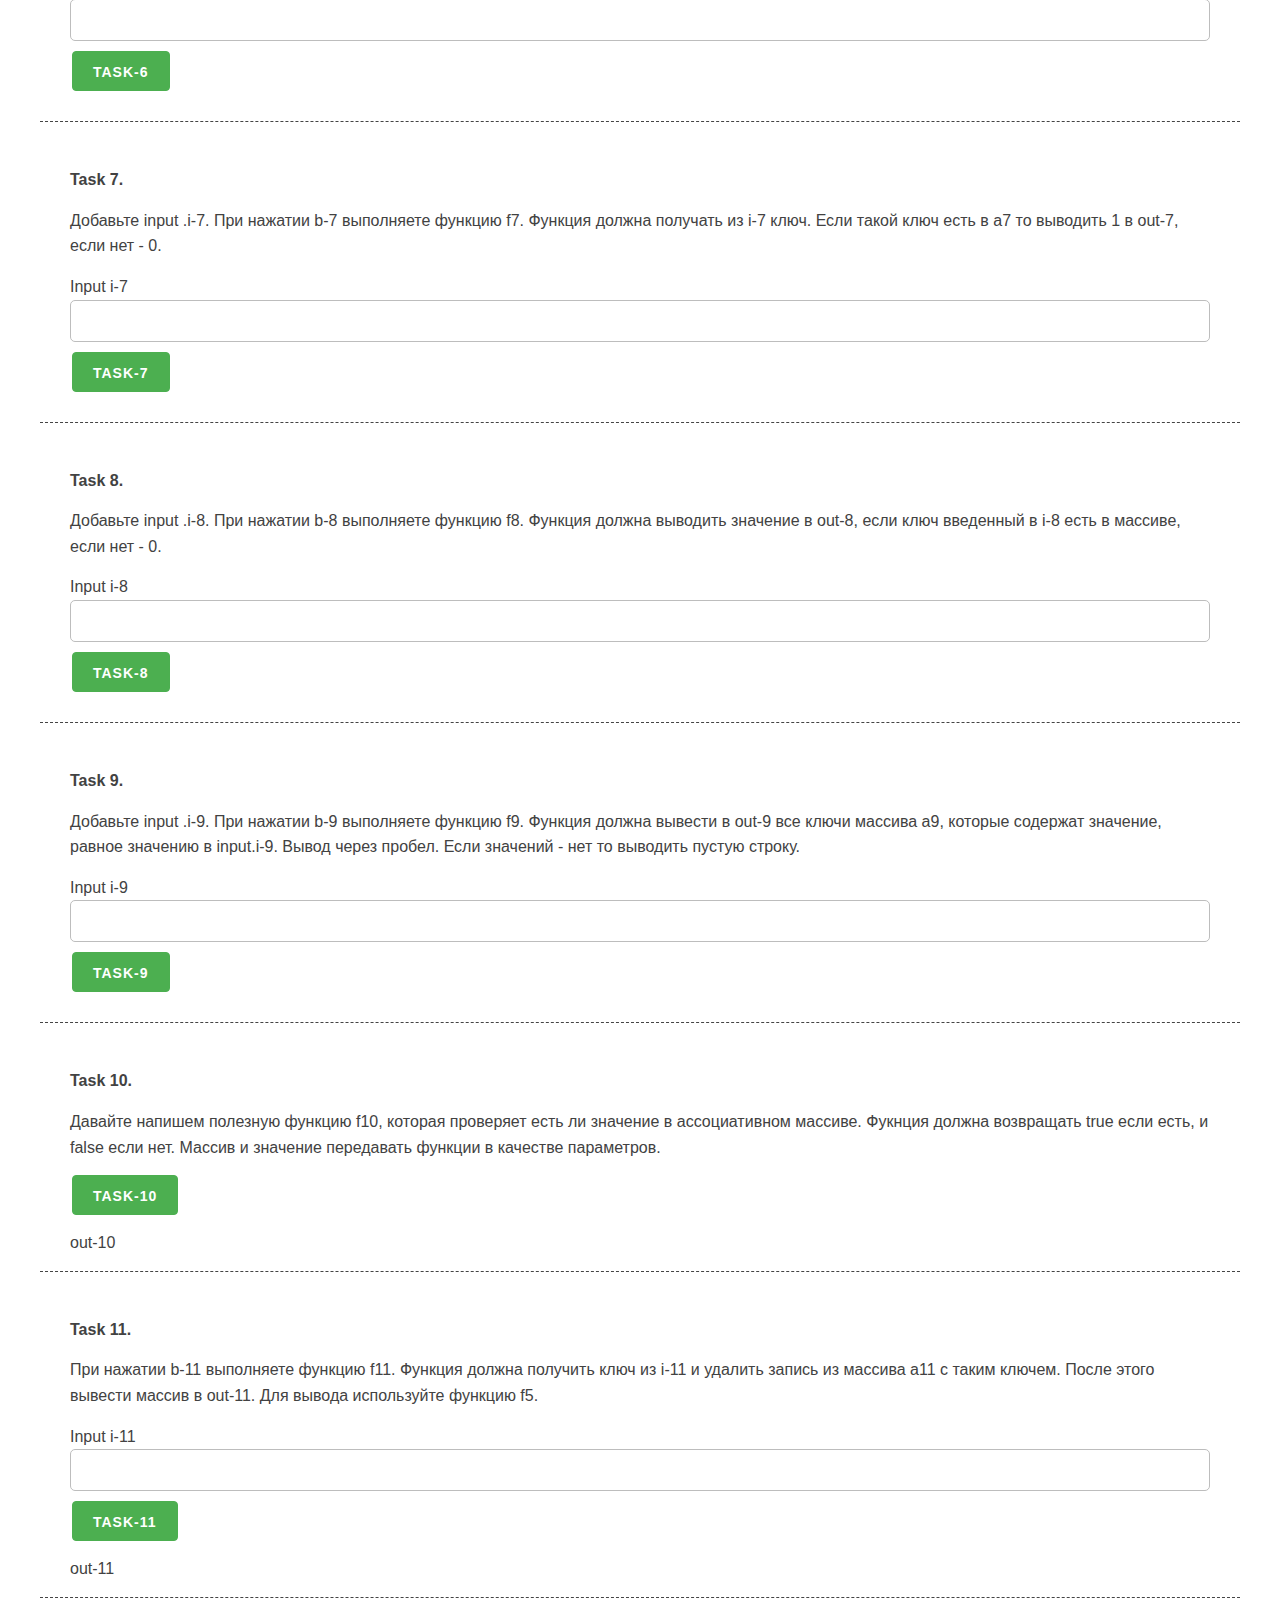
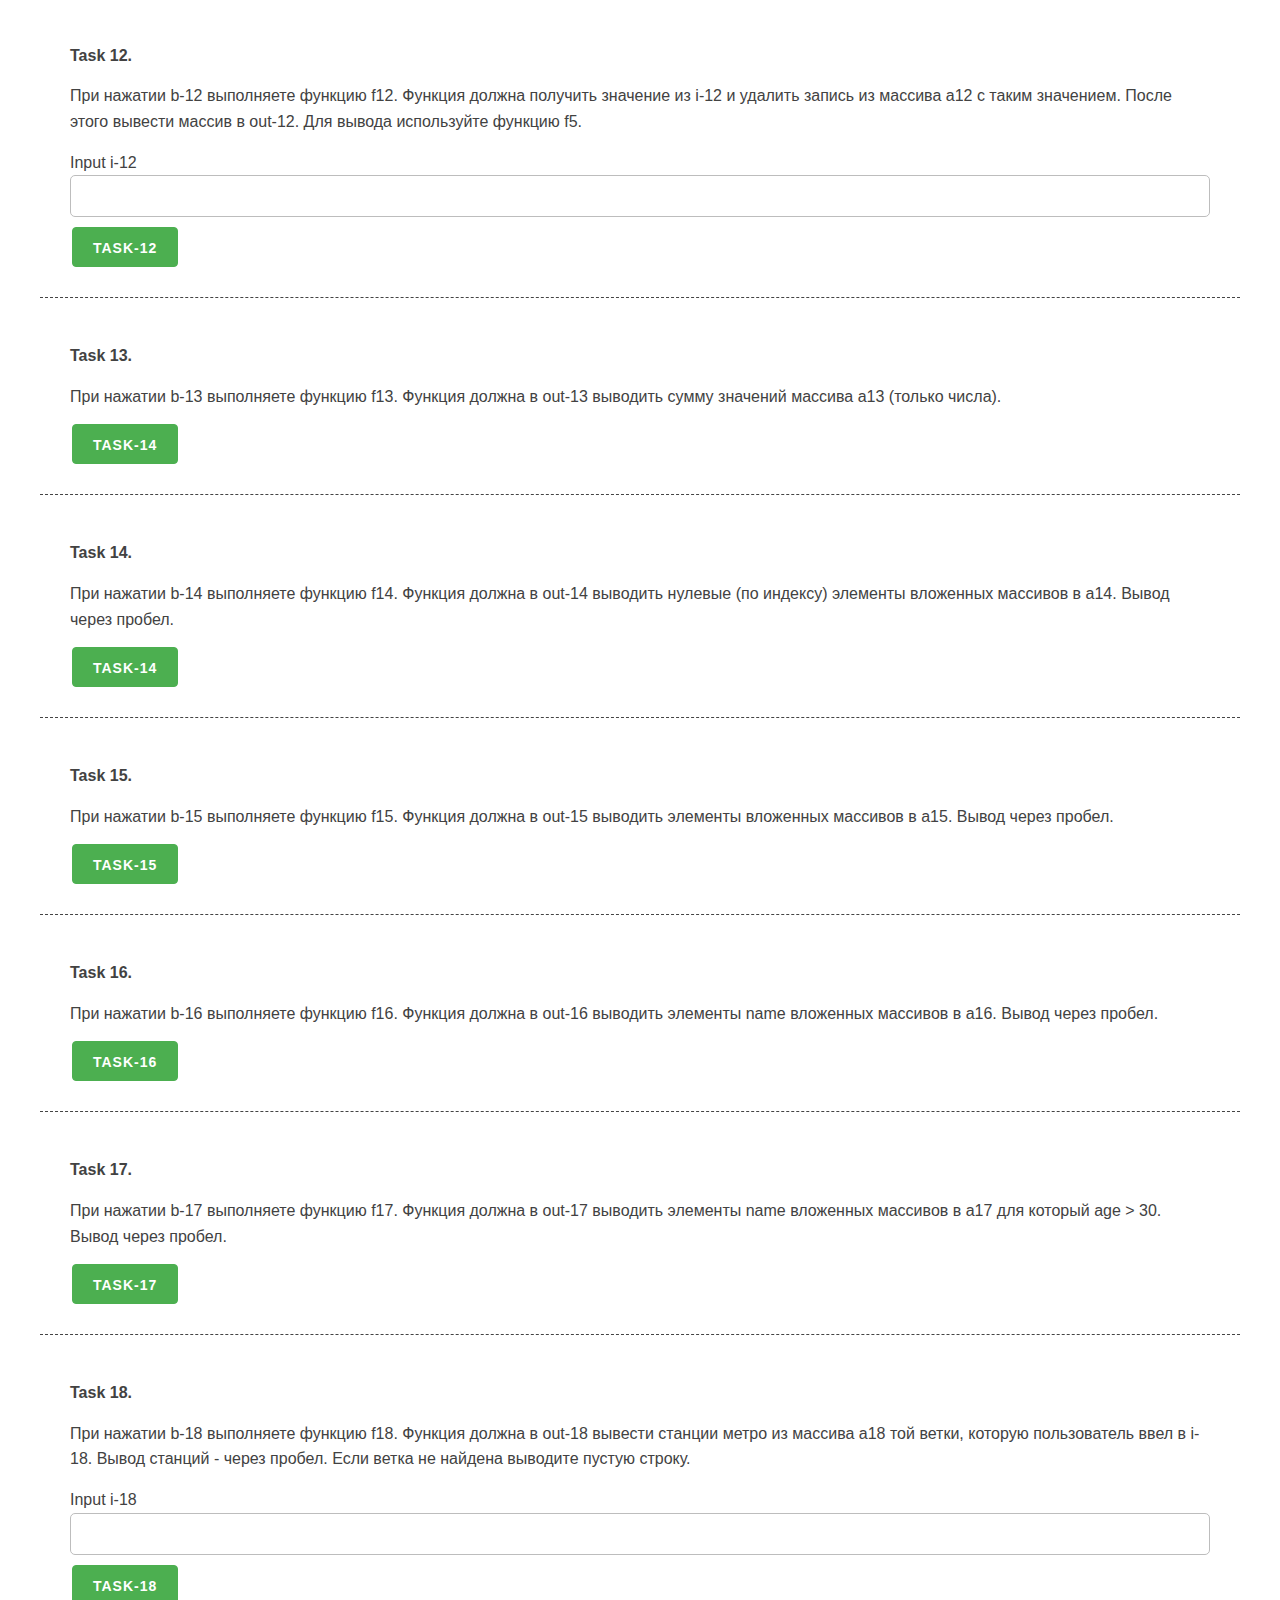
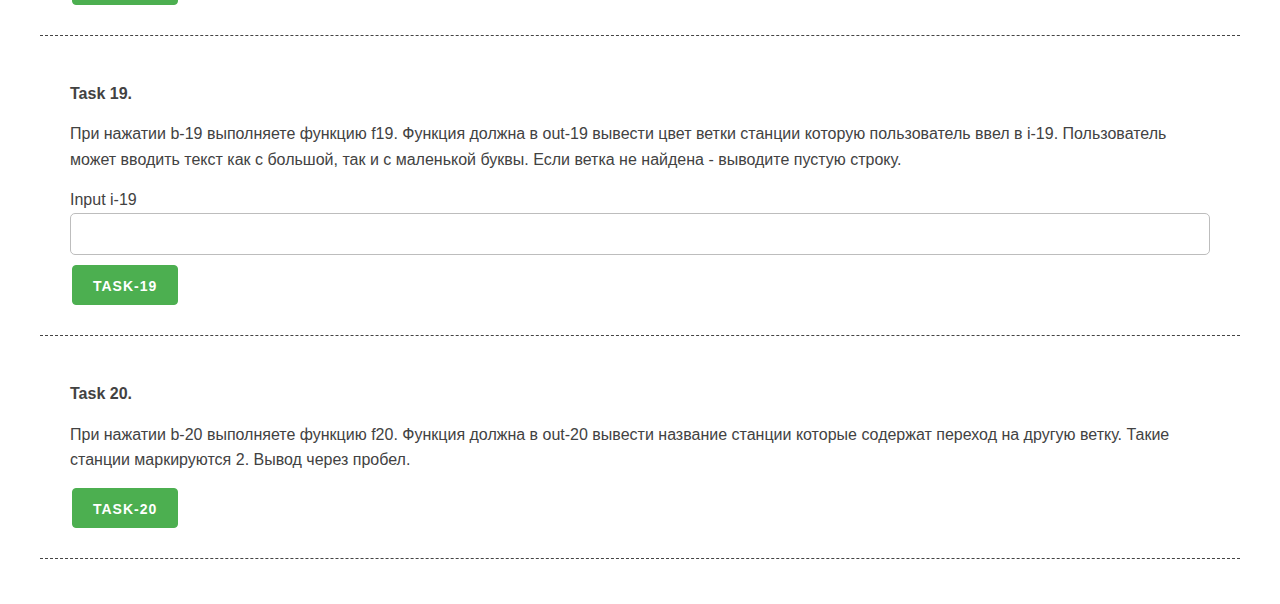
==== commit 981ef3d7: "commit" ====
--- a/dz_13_blank/unit_13/unit_13.html
+++ b/dz_13_blank/unit_13/unit_13.html
@@ -187,7 +187,7 @@
                 ветки, которую пользователь ввел в i-18. Вывод станций - через пробел. Если ветка не найдена выводите
                 пустую строку.</p>
             <div class="form-control">Input i-18 <input type="text" class="i-18"></div>
-            <button class="button-primary b-18">Task-15</button>
+            <button class="button-primary b-18">Task-18</button>
             <div class="out-18"></div>
         </section>
 
